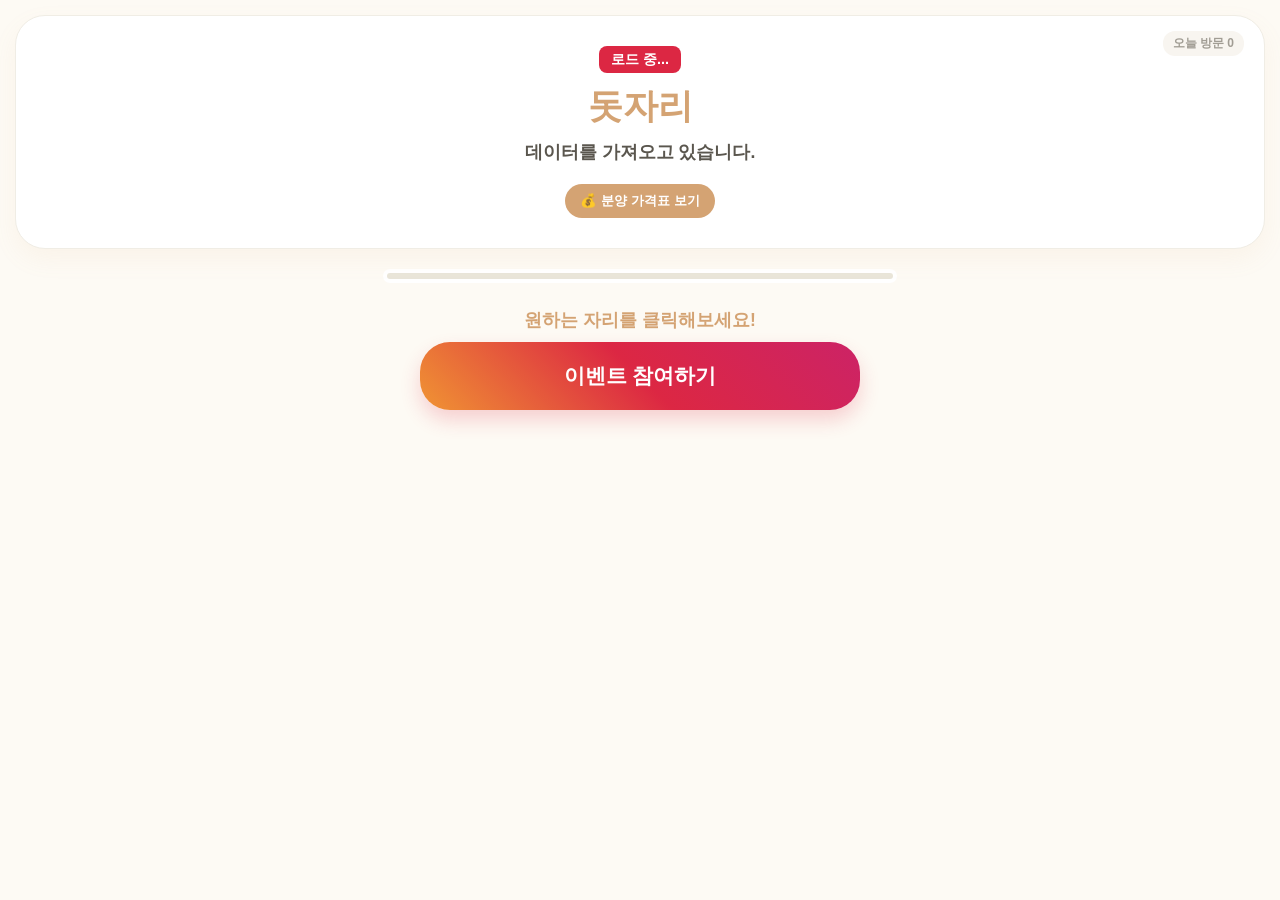
==== index.html @ 5f0529ce "Update index.html" ====
<!DOCTYPE html>
<html lang="ko">
<head>
    <meta charset="UTF-8">
    <meta name="viewport" content="width=device-width, initial-scale=1.0">
    <title>돗자리 (DOT-ZARI)</title>
    <script src="https://www.gstatic.com/firebasejs/9.22.1/firebase-app-compat.js"></script>
    <script src="https://www.gstatic.com/firebasejs/9.22.1/firebase-database-compat.js"></script>
    <style>
        body { font-family: 'Apple SD Gothic Neo', sans-serif; text-align: center; background-color: #fdfaf4; margin: 0; padding: 15px; }
        .header-box { background: #ffffff; padding: 30px 20px; border-radius: 30px; margin-bottom: 20px; border: 1.5px solid #f0ede5; box-shadow: 0 10px 25px rgba(212,163,115,0.08); position: relative; }
        /* 우측 상단 방문자 UI */
        .visitor-count { position: absolute; top: 15px; right: 20px; font-size: 0.75rem; color: #a19d94; font-weight: bold; background: #f8f5f0; padding: 4px 10px; border-radius: 12px; }
        .event-badge { display: inline-block; background: #dc2743; color: #fff; padding: 4px 12px; border-radius: 8px; font-weight: 800; font-size: 0.9rem; margin-bottom: 10px; animation: blink 1s infinite; }
        @keyframes blink { 50% { opacity: 0.6; } }
        h1 { font-size: 2.2rem; margin: 0; color: #d4a373; font-weight: 900; }
        .sub-title { font-size: 1.1rem; color: #5a564e; margin: 10px 0; font-weight: 800; }
        .price-btn { background: #d4a373; color: white; border: none; padding: 8px 15px; border-radius: 20px; font-weight: bold; cursor: pointer; margin-top: 10px; }
        #price-display { display: none; margin-top: 15px; padding: 15px; background: #fff9f0; border-radius: 15px; border: 1px dashed #d4a373; }
        #grid-container { display: grid; grid-template-columns: repeat(10, 1fr); gap: 2px; background-color: #e9e5d9; border: 4px solid #fff; border-radius: 15px; width: 100%; max-width: 500px; margin: 0 auto; padding: 3px; }
        .cell { background-color: #fff; aspect-ratio: 1 / 1; border-radius: 2px; cursor: pointer; transition: 0.2s; position: relative; }
        .cell.selected { background-color: #FFEB3B !important; border: 1.5px solid #FBC02D; }
        .cell.occupied { background-size: cover; background-position: center; }
        .selection-info { margin-top: 25px; font-size: 1.1rem; font-weight: 800; color: #d4a373; min-height: 1.5rem; }
        .dm-btn { display: block; width: 90%; max-width: 400px; margin: 10px auto 30px auto; padding: 20px; font-size: 1.3rem; font-weight: 900; background: linear-gradient(45deg, #f09433, #dc2743, #cc2366); color: white; border-radius: 30px; text-decoration: none; box-shadow: 0 10px 20px rgba(220,39,67,0.2); transition: 0.3s; }
        
        #modal { display: none; position: fixed; top: 0; left: 0; width: 100%; height: 100%; background: rgba(0,0,0,0.9); z-index: 1000; justify-content: center; align-items: center; }
        .modal-content { position: relative; width: 90%; max-width: 500px; }
        #modal-img { width: 100%; border-radius: 15px; cursor: pointer; border: 2px solid rgba(255,255,255,0.2); }
        .timer-tag { position: absolute; top: 15px; right: 15px; background: rgba(0,0,0,0.7); color: #FFEB3B; padding: 5px 12px; border-radius: 20px; font-size: 0.75rem; font-weight: bold; backdrop-filter: blur(5px); }
        /* 광고 클릭 수 UI */
        .click-tag { position: absolute; top: 15px; left: 15px; background: rgba(255,255,255,0.9); color: #333; padding: 5px 12px; border-radius: 20px; font-size: 0.7rem; font-weight: bold; }
        .go-hint { color: white; margin-top: 15px; font-size: 0.9rem; opacity: 0.8; }
    </style>
</head>
<body>
    <div class="header-box">
        <div class="visitor-count">오늘 방문 <span id="total-visits">0</span></div>
        <div id="view-badge" class="event-badge">로드 중...</div>
        <h1 id="view-title">돗자리</h1>
        <div id="view-sub" class="sub-title">데이터를 가져오고 있습니다.</div>
        <button class="price-btn" onclick="togglePrice()">💰 분양 가격표 보기</button>
        <div id="price-display">
            <p>📍 1일: <span id="p1">...</span></p>
            <p>📍 7일: <span id="p2">...</span></p>
            <p>📍 30일: <span id="p3">...</span></p>
        </div>
    </div>
    <div id="grid-container"></div>
    <div id="selection-text" class="selection-info">원하는 자리를 클릭해보세요!</div>
    <a href="#" id="event-link" target="_blank" class="dm-btn">이벤트 참여하기</a>

    <div id="modal" onclick="closeModal()">
        <div class="modal-content" onclick="event.stopPropagation()">
            <div id="click-count" class="click-tag">👀 오늘 0회 노출</div>
            <div id="timer" class="timer-tag"></div>
            <img id="modal-img" src="" onclick="goToLink()">
            <div class="go-hint">👆 이미지를 누르면 링크로 이동합니다</div>
        </div>
    </div>

    <script>
        const firebaseConfig = {
            apiKey: "AIzaSyA8smXxxCJWa1OrrBxnJG2oN4R2T5NKStY",
            authDomain: "dotzari.firebaseapp.com",
            databaseURL: "https://dotzari-default-rtdb.firebaseio.com",
            projectId: "dotzari",
            storageBucket: "dotzari.firebasestorage.app",
            messagingSenderId: "999257002195",
            appId: "1:999257002195:web:184f3716dd05a862600426"
        };
        firebase.initializeApp(firebaseConfig);
        const db = firebase.database();
        let timerInterval;
        let currentAdId = null;
        let currentLink = "";

        // 방문자 카운팅 (오늘 날짜 기준)
        const today = new Date().toISOString().slice(0, 10);
        db.ref('stats/visits/' + today).transaction(current => (current || 0) + 1);
        db.ref('stats/visits/' + today).on('value', s => {
            document.getElementById('total-visits').innerText = s.val() || 0;
        });

        function togglePrice() {
            const d = document.getElementById('price-display');
            d.style.display = d.style.display === 'block' ? 'none' : 'block';
        }
        function closeModal() {
            document.getElementById('modal').style.display = 'none';
            clearInterval(timerInterval);
        }
        function goToLink() {
            if(currentLink && currentLink !== "#") window.open(currentLink, '_blank');
        }

        db.ref('/').on('value', (snapshot) => {
            const data = snapshot.val() || {};
            const textData = data.text || {};
            const adData = data.ads || {};

            document.getElementById('view-badge').innerText = textData.badge || "OPEN";
            document.getElementById('view-title').innerText = textData.title || "돗자리";
            document.getElementById('view-sub').innerText = textData.sub || "";
            document.getElementById('p1').innerText = textData.p1 || "";
            document.getElementById('p2').innerText = textData.p2 || "";
            document.getElementById('p3').innerText = textData.p3 || "";
            document.getElementById('event-link').innerText = textData.btnText || "이벤트 참여하기";
            document.getElementById('event-link').href = textData.btnLink || "#";

            const grid = document.getElementById('grid-container');
            grid.innerHTML = '';
            for (let i = 1; i <= 150; i++) {
                const cell = document.createElement('div');
                cell.className = 'cell';
                const ad = adData[i];
                const isOccupied = ad && ad.expiry > Date.now();
                if (isOccupied) {
                    cell.style.backgroundImage = `url('${ad.url}')`;
                    cell.classList.add('occupied');
                }
                cell.onclick = (e) => {
                    if (isOccupied) {
                        e.stopPropagation();
                        currentAdId = i;
                        currentLink = ad.link || "";
                        document.getElementById('modal-img').src = ad.url;
                        document.getElementById('modal').style.display = 'flex';
                        
                        // 광고 클릭/조회수 카운팅 (오늘 날짜 기준)
                        db.ref('stats/ads/' + today + '/' + i).transaction(c => (c || 0) + 1);
                        db.ref('stats/ads/' + today + '/' + i).on('value', s => {
                            document.getElementById('click-count').innerText = `👀 오늘 ${s.val() || 0}회 노출`;
                        });

                        clearInterval(timerInterval);
                        timerInterval = setInterval(() => {
                            const rem = ad.expiry - Date.now();
                            if (rem <= 0) { document.getElementById('timer').innerText = "종료"; return; }
                            const d = Math.floor(rem / 86400000);
                            const h = Math.floor((rem % 86400000) / 3600000);
                            const m = Math.floor((rem % 3600000) / 60000);
                            document.getElementById('timer').innerText = `${d}일 ${h}:${m} 남음`;
                        }, 1000);
                    } else {
                        document.querySelectorAll('.cell').forEach(c => c.classList.remove('selected'));
                        cell.classList.add('selected');
                        document.getElementById('selection-text').innerText = `선택하신 자리는 ${i}번입니다!`;
                    }
                };
                grid.appendChild(cell);
            }
        });
    </script>
</body>
</html>
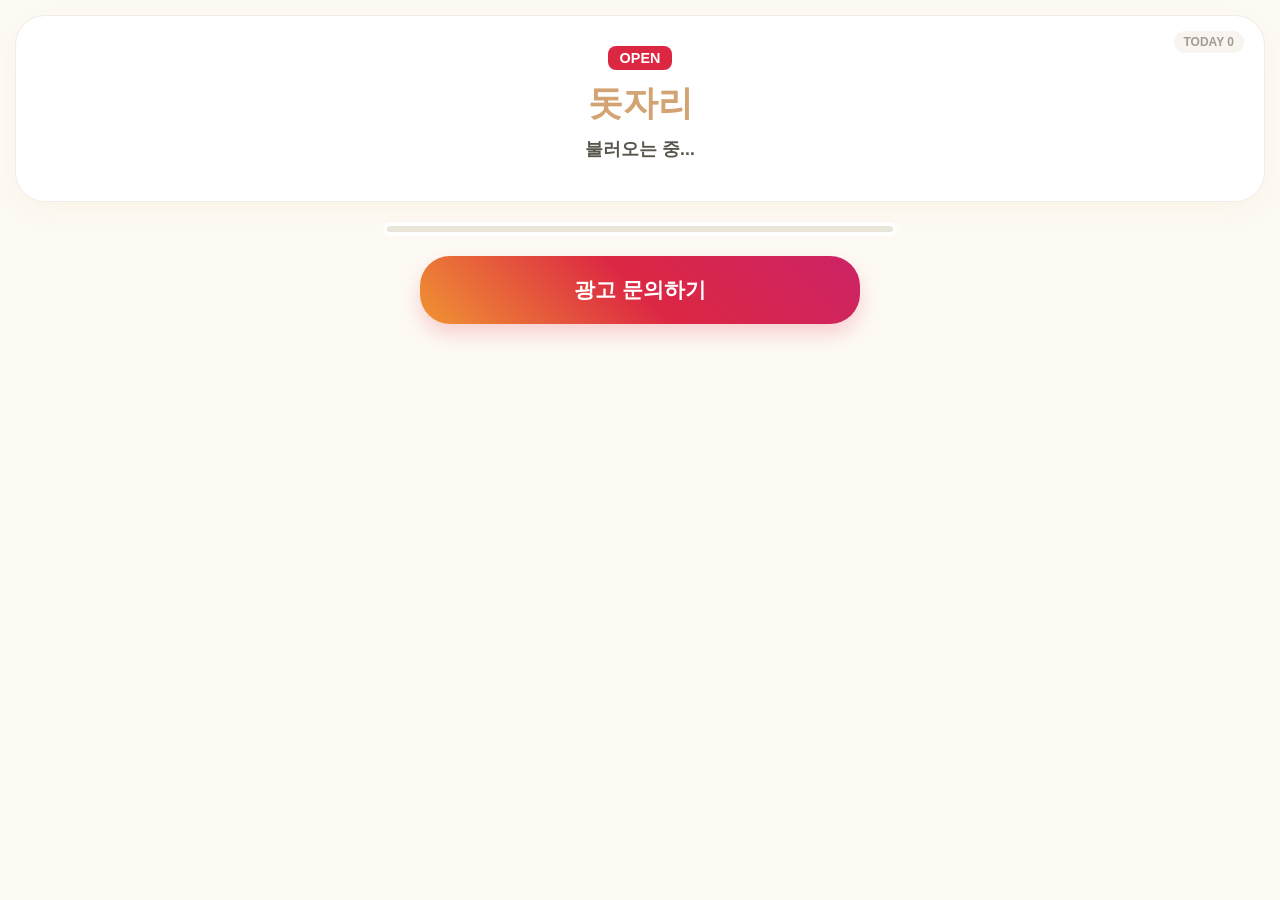
==== commit 09898c11: "Update index.html" ====
--- a/index.html
+++ b/index.html
@@ -9,53 +9,44 @@
     <style>
         body { font-family: 'Apple SD Gothic Neo', sans-serif; text-align: center; background-color: #fdfaf4; margin: 0; padding: 15px; }
         .header-box { background: #ffffff; padding: 30px 20px; border-radius: 30px; margin-bottom: 20px; border: 1.5px solid #f0ede5; box-shadow: 0 10px 25px rgba(212,163,115,0.08); position: relative; }
-        /* 우측 상단 방문자 UI */
         .visitor-count { position: absolute; top: 15px; right: 20px; font-size: 0.75rem; color: #a19d94; font-weight: bold; background: #f8f5f0; padding: 4px 10px; border-radius: 12px; }
         .event-badge { display: inline-block; background: #dc2743; color: #fff; padding: 4px 12px; border-radius: 8px; font-weight: 800; font-size: 0.9rem; margin-bottom: 10px; animation: blink 1s infinite; }
         @keyframes blink { 50% { opacity: 0.6; } }
         h1 { font-size: 2.2rem; margin: 0; color: #d4a373; font-weight: 900; }
         .sub-title { font-size: 1.1rem; color: #5a564e; margin: 10px 0; font-weight: 800; }
-        .price-btn { background: #d4a373; color: white; border: none; padding: 8px 15px; border-radius: 20px; font-weight: bold; cursor: pointer; margin-top: 10px; }
-        #price-display { display: none; margin-top: 15px; padding: 15px; background: #fff9f0; border-radius: 15px; border: 1px dashed #d4a373; }
         #grid-container { display: grid; grid-template-columns: repeat(10, 1fr); gap: 2px; background-color: #e9e5d9; border: 4px solid #fff; border-radius: 15px; width: 100%; max-width: 500px; margin: 0 auto; padding: 3px; }
         .cell { background-color: #fff; aspect-ratio: 1 / 1; border-radius: 2px; cursor: pointer; transition: 0.2s; position: relative; }
-        .cell.selected { background-color: #FFEB3B !important; border: 1.5px solid #FBC02D; }
         .cell.occupied { background-size: cover; background-position: center; }
-        .selection-info { margin-top: 25px; font-size: 1.1rem; font-weight: 800; color: #d4a373; min-height: 1.5rem; }
-        .dm-btn { display: block; width: 90%; max-width: 400px; margin: 10px auto 30px auto; padding: 20px; font-size: 1.3rem; font-weight: 900; background: linear-gradient(45deg, #f09433, #dc2743, #cc2366); color: white; border-radius: 30px; text-decoration: none; box-shadow: 0 10px 20px rgba(220,39,67,0.2); transition: 0.3s; }
+        .dm-btn { display: block; width: 90%; max-width: 400px; margin: 20px auto; padding: 20px; font-size: 1.3rem; font-weight: 900; background: linear-gradient(45deg, #f09433, #dc2743, #cc2366); color: white; border-radius: 30px; text-decoration: none; box-shadow: 0 10px 20px rgba(220,39,67,0.2); }
         
-        #modal { display: none; position: fixed; top: 0; left: 0; width: 100%; height: 100%; background: rgba(0,0,0,0.9); z-index: 1000; justify-content: center; align-items: center; }
-        .modal-content { position: relative; width: 90%; max-width: 500px; }
-        #modal-img { width: 100%; border-radius: 15px; cursor: pointer; border: 2px solid rgba(255,255,255,0.2); }
-        .timer-tag { position: absolute; top: 15px; right: 15px; background: rgba(0,0,0,0.7); color: #FFEB3B; padding: 5px 12px; border-radius: 20px; font-size: 0.75rem; font-weight: bold; backdrop-filter: blur(5px); }
-        /* 광고 클릭 수 UI */
-        .click-tag { position: absolute; top: 15px; left: 15px; background: rgba(255,255,255,0.9); color: #333; padding: 5px 12px; border-radius: 20px; font-size: 0.7rem; font-weight: bold; }
-        .go-hint { color: white; margin-top: 15px; font-size: 0.9rem; opacity: 0.8; }
+        /* 모달 스타일 수정: 정보창을 이미지 위로 배치 */
+        #modal { display: none; position: fixed; top: 0; left: 0; width: 100%; height: 100%; background: rgba(0,0,0,0.95); z-index: 1000; justify-content: center; align-items: center; }
+        .modal-content { width: 90%; max-width: 500px; text-align: left; }
+        .modal-info-bar { display: flex; justify-content: space-between; align-items: center; margin-bottom: 10px; padding: 0 5px; }
+        .modal-tag { background: rgba(255,255,255,0.15); color: #fff; padding: 5px 12px; border-radius: 10px; font-size: 0.75rem; font-weight: bold; }
+        #timer { color: #FFEB3B; border: 1px solid rgba(255,235,59,0.3); }
+        #modal-img { width: 100%; border-radius: 20px; cursor: pointer; box-shadow: 0 20px 40px rgba(0,0,0,0.5); }
+        .go-hint { color: #fff; text-align: center; margin-top: 15px; font-size: 0.85rem; opacity: 0.6; }
     </style>
 </head>
 <body>
     <div class="header-box">
-        <div class="visitor-count">오늘 방문 <span id="total-visits">0</span></div>
-        <div id="view-badge" class="event-badge">로드 중...</div>
+        <div class="visitor-count">TODAY <span id="total-visits">0</span></div>
+        <div id="view-badge" class="event-badge">OPEN</div>
         <h1 id="view-title">돗자리</h1>
-        <div id="view-sub" class="sub-title">데이터를 가져오고 있습니다.</div>
-        <button class="price-btn" onclick="togglePrice()">💰 분양 가격표 보기</button>
-        <div id="price-display">
-            <p>📍 1일: <span id="p1">...</span></p>
-            <p>📍 7일: <span id="p2">...</span></p>
-            <p>📍 30일: <span id="p3">...</span></p>
-        </div>
+        <div id="view-sub" class="sub-title">불러오는 중...</div>
     </div>
     <div id="grid-container"></div>
-    <div id="selection-text" class="selection-info">원하는 자리를 클릭해보세요!</div>
-    <a href="#" id="event-link" target="_blank" class="dm-btn">이벤트 참여하기</a>
+    <a href="#" id="event-link" target="_blank" class="dm-btn">광고 문의하기</a>
 
     <div id="modal" onclick="closeModal()">
         <div class="modal-content" onclick="event.stopPropagation()">
-            <div id="click-count" class="click-tag">👀 오늘 0회 노출</div>
-            <div id="timer" class="timer-tag"></div>
+            <div class="modal-info-bar">
+                <div id="click-count" class="modal-tag">👀 조회 0</div>
+                <div id="timer" class="modal-tag">남은 시간 계산 중...</div>
+            </div>
             <img id="modal-img" src="" onclick="goToLink()">
-            <div class="go-hint">👆 이미지를 누르면 링크로 이동합니다</div>
+            <div class="go-hint">이미지를 터치하면 광고주 페이지로 이동합니다</div>
         </div>
     </div>
 
@@ -72,40 +63,24 @@
         firebase.initializeApp(firebaseConfig);
         const db = firebase.database();
         let timerInterval;
-        let currentAdId = null;
         let currentLink = "";
+        const today = new Date().toISOString().slice(0, 10);
 
-        // 방문자 카운팅 (오늘 날짜 기준)
-        const today = new Date().toISOString().slice(0, 10);
-        db.ref('stats/visits/' + today).transaction(current => (current || 0) + 1);
-        db.ref('stats/visits/' + today).on('value', s => {
-            document.getElementById('total-visits').innerText = s.val() || 0;
-        });
+        db.ref('stats/visits/' + today).transaction(c => (c || 0) + 1);
+        db.ref('stats/visits/' + today).on('value', s => { document.getElementById('total-visits').innerText = s.val() || 0; });
 
-        function togglePrice() {
-            const d = document.getElementById('price-display');
-            d.style.display = d.style.display === 'block' ? 'none' : 'block';
-        }
-        function closeModal() {
-            document.getElementById('modal').style.display = 'none';
-            clearInterval(timerInterval);
-        }
-        function goToLink() {
-            if(currentLink && currentLink !== "#") window.open(currentLink, '_blank');
-        }
+        function closeModal() { document.getElementById('modal').style.display = 'none'; clearInterval(timerInterval); }
+        function goToLink() { if(currentLink && currentLink !== "#") window.open(currentLink, '_blank'); }
 
         db.ref('/').on('value', (snapshot) => {
             const data = snapshot.val() || {};
+            const adData = data.ads || {};
             const textData = data.text || {};
-            const adData = data.ads || {};
-
+            
             document.getElementById('view-badge').innerText = textData.badge || "OPEN";
             document.getElementById('view-title').innerText = textData.title || "돗자리";
-            document.getElementById('view-sub').innerText = textData.sub || "";
-            document.getElementById('p1').innerText = textData.p1 || "";
-            document.getElementById('p2').innerText = textData.p2 || "";
-            document.getElementById('p3').innerText = textData.p3 || "";
-            document.getElementById('event-link').innerText = textData.btnText || "이벤트 참여하기";
+            document.getElementById('view-sub').innerText = textData.sub || "빈자리를 선점하세요!";
+            document.getElementById('event-link').innerText = textData.btnText || "광고 문의하기";
             document.getElementById('event-link').href = textData.btnLink || "#";
 
             const grid = document.getElementById('grid-container');
@@ -118,36 +93,28 @@
                 if (isOccupied) {
                     cell.style.backgroundImage = `url('${ad.url}')`;
                     cell.classList.add('occupied');
-                }
-                cell.onclick = (e) => {
-                    if (isOccupied) {
+                    cell.onclick = (e) => {
                         e.stopPropagation();
-                        currentAdId = i;
                         currentLink = ad.link || "";
                         document.getElementById('modal-img').src = ad.url;
                         document.getElementById('modal').style.display = 'flex';
                         
-                        // 광고 클릭/조회수 카운팅 (오늘 날짜 기준)
                         db.ref('stats/ads/' + today + '/' + i).transaction(c => (c || 0) + 1);
                         db.ref('stats/ads/' + today + '/' + i).on('value', s => {
-                            document.getElementById('click-count').innerText = `👀 오늘 ${s.val() || 0}회 노출`;
+                            document.getElementById('click-count').innerText = `👀 조회 ${s.val() || 0}`;
                         });
 
                         clearInterval(timerInterval);
                         timerInterval = setInterval(() => {
                             const rem = ad.expiry - Date.now();
-                            if (rem <= 0) { document.getElementById('timer').innerText = "종료"; return; }
+                            if (rem <= 0) { document.getElementById('timer').innerText = "종호"; return; }
                             const d = Math.floor(rem / 86400000);
-                            const h = Math.floor((rem % 86400000) / 3600000);
-                            const m = Math.floor((rem % 3600000) / 60000);
-                            document.getElementById('timer').innerText = `${d}일 ${h}:${m} 남음`;
+                            const h = String(Math.floor((rem % 86400000) / 3600000)).padStart(2, '0');
+                            const m = String(Math.floor((rem % 3600000) / 60000)).padStart(2, '0');
+                            document.getElementById('timer').innerText = `⏳ ${d}일 ${h}:${m} 남음`;
                         }, 1000);
-                    } else {
-                        document.querySelectorAll('.cell').forEach(c => c.classList.remove('selected'));
-                        cell.classList.add('selected');
-                        document.getElementById('selection-text').innerText = `선택하신 자리는 ${i}번입니다!`;
-                    }
-                };
+                    };
+                }
                 grid.appendChild(cell);
             }
         });
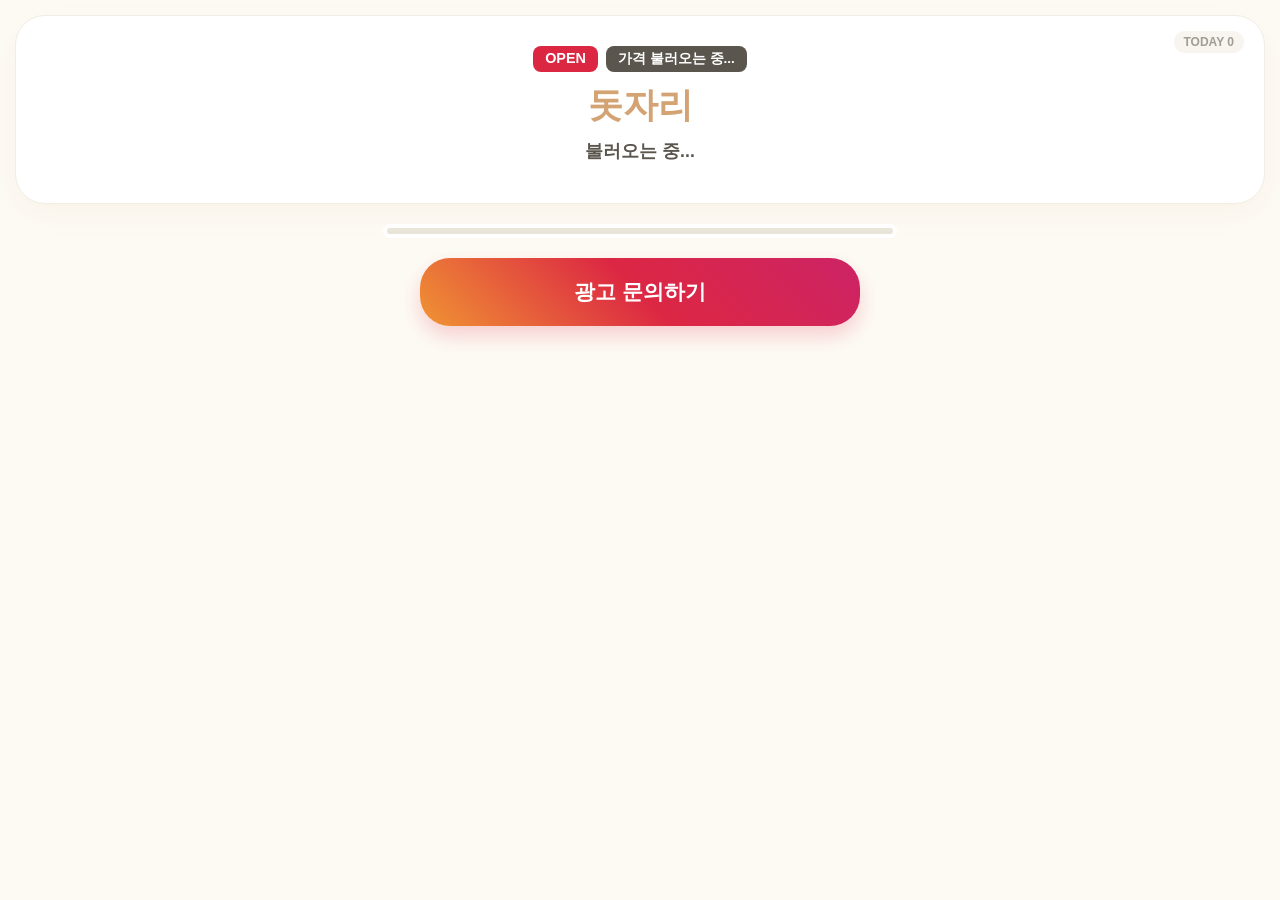
==== commit dcb1fefe: "Update index.html" ====
--- a/index.html
+++ b/index.html
@@ -10,43 +10,54 @@
         body { font-family: 'Apple SD Gothic Neo', sans-serif; text-align: center; background-color: #fdfaf4; margin: 0; padding: 15px; }
         .header-box { background: #ffffff; padding: 30px 20px; border-radius: 30px; margin-bottom: 20px; border: 1.5px solid #f0ede5; box-shadow: 0 10px 25px rgba(212,163,115,0.08); position: relative; }
         .visitor-count { position: absolute; top: 15px; right: 20px; font-size: 0.75rem; color: #a19d94; font-weight: bold; background: #f8f5f0; padding: 4px 10px; border-radius: 12px; }
-        .event-badge { display: inline-block; background: #dc2743; color: #fff; padding: 4px 12px; border-radius: 8px; font-weight: 800; font-size: 0.9rem; margin-bottom: 10px; animation: blink 1s infinite; }
+        
+        /* 배지와 가격표 정렬 */
+        .badge-container { display: flex; justify-content: center; gap: 8px; margin-bottom: 10px; flex-wrap: wrap; }
+        .event-badge { background: #dc2743; color: #fff; padding: 4px 12px; border-radius: 8px; font-weight: 800; font-size: 0.9rem; animation: blink 1s infinite; }
+        .price-tag { background: #5a564e; color: #fff; padding: 4px 12px; border-radius: 8px; font-weight: 700; font-size: 0.85rem; }
         @keyframes blink { 50% { opacity: 0.6; } }
+
         h1 { font-size: 2.2rem; margin: 0; color: #d4a373; font-weight: 900; }
         .sub-title { font-size: 1.1rem; color: #5a564e; margin: 10px 0; font-weight: 800; }
         #grid-container { display: grid; grid-template-columns: repeat(10, 1fr); gap: 2px; background-color: #e9e5d9; border: 4px solid #fff; border-radius: 15px; width: 100%; max-width: 500px; margin: 0 auto; padding: 3px; }
         .cell { background-color: #fff; aspect-ratio: 1 / 1; border-radius: 2px; cursor: pointer; transition: 0.2s; position: relative; }
         .cell.occupied { background-size: cover; background-position: center; }
+        
         .dm-btn { display: block; width: 90%; max-width: 400px; margin: 20px auto; padding: 20px; font-size: 1.3rem; font-weight: 900; background: linear-gradient(45deg, #f09433, #dc2743, #cc2366); color: white; border-radius: 30px; text-decoration: none; box-shadow: 0 10px 20px rgba(220,39,67,0.2); }
         
-        /* 모달 스타일 수정: 정보창을 이미지 위로 배치 */
         #modal { display: none; position: fixed; top: 0; left: 0; width: 100%; height: 100%; background: rgba(0,0,0,0.95); z-index: 1000; justify-content: center; align-items: center; }
         .modal-content { width: 90%; max-width: 500px; text-align: left; }
-        .modal-info-bar { display: flex; justify-content: space-between; align-items: center; margin-bottom: 10px; padding: 0 5px; }
-        .modal-tag { background: rgba(255,255,255,0.15); color: #fff; padding: 5px 12px; border-radius: 10px; font-size: 0.75rem; font-weight: bold; }
-        #timer { color: #FFEB3B; border: 1px solid rgba(255,235,59,0.3); }
-        #modal-img { width: 100%; border-radius: 20px; cursor: pointer; box-shadow: 0 20px 40px rgba(0,0,0,0.5); }
-        .go-hint { color: #fff; text-align: center; margin-top: 15px; font-size: 0.85rem; opacity: 0.6; }
+        .modal-info-bar { display: flex; justify-content: space-between; align-items: center; margin-bottom: 12px; gap: 8px; }
+        .modal-tag { background: rgba(255,255,255,0.15); color: #fff; padding: 6px 10px; border-radius: 10px; font-size: 0.7rem; font-weight: bold; white-space: nowrap; flex: 1; text-align: center; }
+        #timer { color: #FFEB3B; border: 1px solid rgba(255,235,59,0.3); flex: 1.5; }
+        #spot-num { background: #d4a373; color: white; }
+        #modal-img { width: 100%; border-radius: 20px; box-shadow: 0 20px 40px rgba(0,0,0,0.5); }
+        .safety-notice { color: #fff; text-align: center; margin-top: 15px; font-size: 0.75rem; opacity: 0.4; line-height: 1.4; }
     </style>
 </head>
 <body>
     <div class="header-box">
         <div class="visitor-count">TODAY <span id="total-visits">0</span></div>
-        <div id="view-badge" class="event-badge">OPEN</div>
+        <div class="badge-container">
+            <div id="view-badge" class="event-badge">OPEN</div>
+            <div id="price-display" class="price-tag">가격 불러오는 중...</div>
+        </div>
         <h1 id="view-title">돗자리</h1>
         <div id="view-sub" class="sub-title">불러오는 중...</div>
     </div>
     <div id="grid-container"></div>
     <a href="#" id="event-link" target="_blank" class="dm-btn">광고 문의하기</a>
 
+    <!-- 모달 부분은 동일 (안전 버전) -->
     <div id="modal" onclick="closeModal()">
         <div class="modal-content" onclick="event.stopPropagation()">
             <div class="modal-info-bar">
                 <div id="click-count" class="modal-tag">👀 조회 0</div>
-                <div id="timer" class="modal-tag">남은 시간 계산 중...</div>
+                <div id="spot-num" class="modal-tag">📍 0번 자리</div>
+                <div id="timer" class="modal-tag">⏳ 계산 중...</div>
             </div>
-            <img id="modal-img" src="" onclick="goToLink()">
-            <div class="go-hint">이미지를 터치하면 광고주 페이지로 이동합니다</div>
+            <img id="modal-img" src="">
+            <div class="safety-notice">이미지 노출 전용 광고입니다.</div>
         </div>
     </div>
 
@@ -63,14 +74,12 @@
         firebase.initializeApp(firebaseConfig);
         const db = firebase.database();
         let timerInterval;
-        let currentLink = "";
         const today = new Date().toISOString().slice(0, 10);
 
         db.ref('stats/visits/' + today).transaction(c => (c || 0) + 1);
         db.ref('stats/visits/' + today).on('value', s => { document.getElementById('total-visits').innerText = s.val() || 0; });
 
         function closeModal() { document.getElementById('modal').style.display = 'none'; clearInterval(timerInterval); }
-        function goToLink() { if(currentLink && currentLink !== "#") window.open(currentLink, '_blank'); }
 
         db.ref('/').on('value', (snapshot) => {
             const data = snapshot.val() || {};
@@ -82,6 +91,12 @@
             document.getElementById('view-sub').innerText = textData.sub || "빈자리를 선점하세요!";
             document.getElementById('event-link').innerText = textData.btnText || "광고 문의하기";
             document.getElementById('event-link').href = textData.btnLink || "#";
+            
+            // 가격표 표시 업데이트
+            const p1 = textData.p1 || "0";
+            const p2 = textData.p2 || "0";
+            const p3 = textData.p3 || "0";
+            document.getElementById('price-display').innerText = `1일 ${p1} / 7일 ${p2} / 30일 ${p3}`;
 
             const grid = document.getElementById('grid-container');
             grid.innerHTML = '';
@@ -89,25 +104,22 @@
                 const cell = document.createElement('div');
                 cell.className = 'cell';
                 const ad = adData[i];
-                const isOccupied = ad && ad.expiry > Date.now();
-                if (isOccupied) {
+                if (ad && ad.expiry > Date.now()) {
                     cell.style.backgroundImage = `url('${ad.url}')`;
                     cell.classList.add('occupied');
                     cell.onclick = (e) => {
                         e.stopPropagation();
-                        currentLink = ad.link || "";
                         document.getElementById('modal-img').src = ad.url;
+                        document.getElementById('spot-num').innerText = `📍 ${i}번 자리`;
                         document.getElementById('modal').style.display = 'flex';
-                        
                         db.ref('stats/ads/' + today + '/' + i).transaction(c => (c || 0) + 1);
                         db.ref('stats/ads/' + today + '/' + i).on('value', s => {
                             document.getElementById('click-count').innerText = `👀 조회 ${s.val() || 0}`;
                         });
-
                         clearInterval(timerInterval);
                         timerInterval = setInterval(() => {
                             const rem = ad.expiry - Date.now();
-                            if (rem <= 0) { document.getElementById('timer').innerText = "종호"; return; }
+                            if (rem <= 0) { document.getElementById('timer').innerText = "분양 종료"; return; }
                             const d = Math.floor(rem / 86400000);
                             const h = String(Math.floor((rem % 86400000) / 3600000)).padStart(2, '0');
                             const m = String(Math.floor((rem % 3600000) / 60000)).padStart(2, '0');
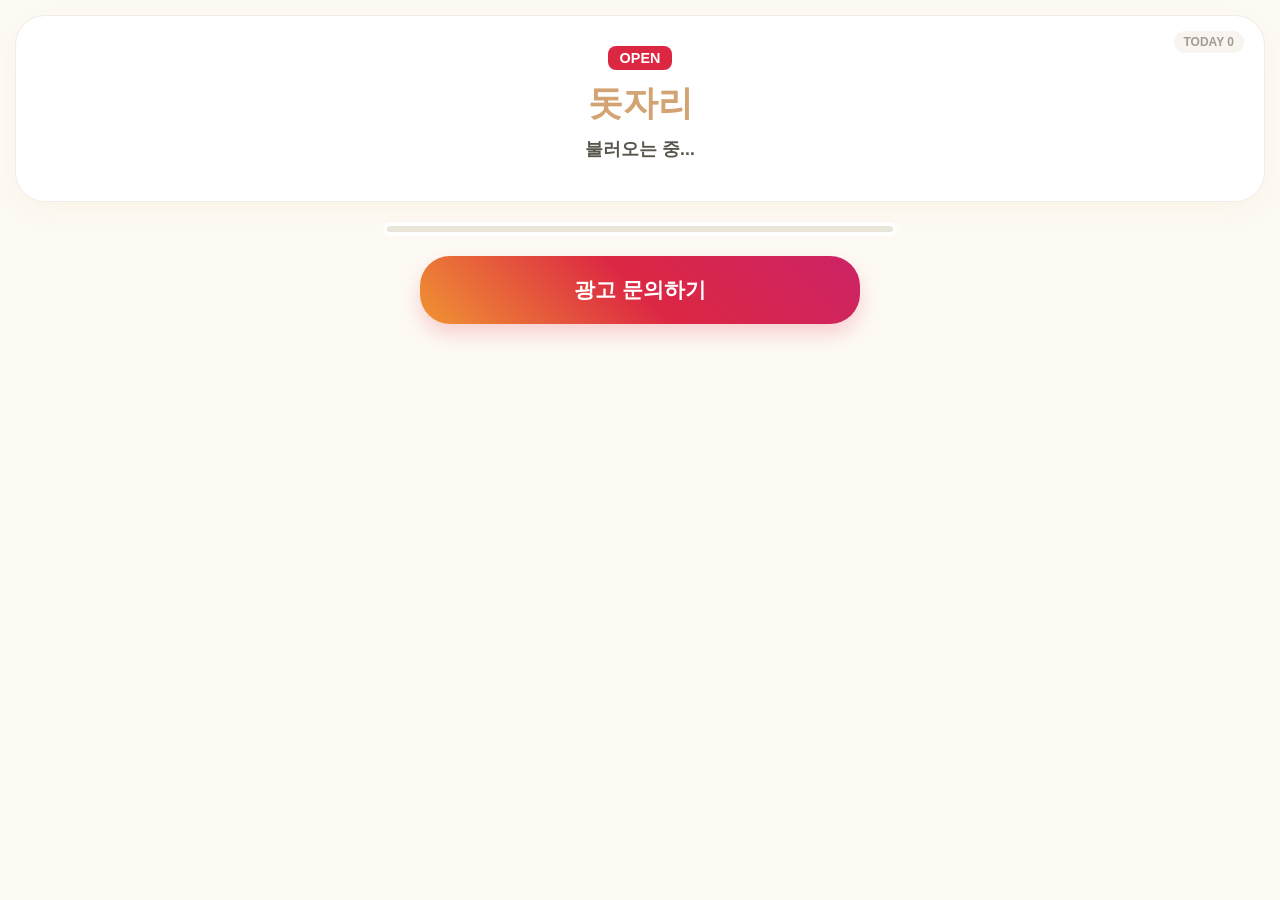
==== commit 273fea91: "Update index.html" ====
--- a/index.html
+++ b/index.html
@@ -10,21 +10,18 @@
         body { font-family: 'Apple SD Gothic Neo', sans-serif; text-align: center; background-color: #fdfaf4; margin: 0; padding: 15px; }
         .header-box { background: #ffffff; padding: 30px 20px; border-radius: 30px; margin-bottom: 20px; border: 1.5px solid #f0ede5; box-shadow: 0 10px 25px rgba(212,163,115,0.08); position: relative; }
         .visitor-count { position: absolute; top: 15px; right: 20px; font-size: 0.75rem; color: #a19d94; font-weight: bold; background: #f8f5f0; padding: 4px 10px; border-radius: 12px; }
-        
-        /* 배지와 가격표 정렬 */
-        .badge-container { display: flex; justify-content: center; gap: 8px; margin-bottom: 10px; flex-wrap: wrap; }
-        .event-badge { background: #dc2743; color: #fff; padding: 4px 12px; border-radius: 8px; font-weight: 800; font-size: 0.9rem; animation: blink 1s infinite; }
-        .price-tag { background: #5a564e; color: #fff; padding: 4px 12px; border-radius: 8px; font-weight: 700; font-size: 0.85rem; }
+        .event-badge { display: inline-block; background: #dc2743; color: #fff; padding: 4px 12px; border-radius: 8px; font-weight: 800; font-size: 0.9rem; margin-bottom: 10px; animation: blink 1s infinite; }
         @keyframes blink { 50% { opacity: 0.6; } }
-
         h1 { font-size: 2.2rem; margin: 0; color: #d4a373; font-weight: 900; }
         .sub-title { font-size: 1.1rem; color: #5a564e; margin: 10px 0; font-weight: 800; }
+        
         #grid-container { display: grid; grid-template-columns: repeat(10, 1fr); gap: 2px; background-color: #e9e5d9; border: 4px solid #fff; border-radius: 15px; width: 100%; max-width: 500px; margin: 0 auto; padding: 3px; }
         .cell { background-color: #fff; aspect-ratio: 1 / 1; border-radius: 2px; cursor: pointer; transition: 0.2s; position: relative; }
         .cell.occupied { background-size: cover; background-position: center; }
         
         .dm-btn { display: block; width: 90%; max-width: 400px; margin: 20px auto; padding: 20px; font-size: 1.3rem; font-weight: 900; background: linear-gradient(45deg, #f09433, #dc2743, #cc2366); color: white; border-radius: 30px; text-decoration: none; box-shadow: 0 10px 20px rgba(220,39,67,0.2); }
         
+        /* 모달 스타일 */
         #modal { display: none; position: fixed; top: 0; left: 0; width: 100%; height: 100%; background: rgba(0,0,0,0.95); z-index: 1000; justify-content: center; align-items: center; }
         .modal-content { width: 90%; max-width: 500px; text-align: left; }
         .modal-info-bar { display: flex; justify-content: space-between; align-items: center; margin-bottom: 12px; gap: 8px; }
@@ -32,23 +29,24 @@
         #timer { color: #FFEB3B; border: 1px solid rgba(255,235,59,0.3); flex: 1.5; }
         #spot-num { background: #d4a373; color: white; }
         #modal-img { width: 100%; border-radius: 20px; box-shadow: 0 20px 40px rgba(0,0,0,0.5); }
-        .safety-notice { color: #fff; text-align: center; margin-top: 15px; font-size: 0.75rem; opacity: 0.4; line-height: 1.4; }
+        
+        /* 모달 내 가격표 스타일 */
+        .modal-price-box { margin-top: 15px; background: rgba(255,255,255,0.08); padding: 12px; border-radius: 15px; border: 1px solid rgba(255,255,255,0.1); }
+        .price-item { display: flex; justify-content: space-between; color: #eee; font-size: 0.85rem; margin: 4px 0; }
+        .price-label { color: #aaa; }
+        .safety-notice { color: #fff; text-align: center; margin-top: 15px; font-size: 0.7rem; opacity: 0.3; }
     </style>
 </head>
 <body>
     <div class="header-box">
         <div class="visitor-count">TODAY <span id="total-visits">0</span></div>
-        <div class="badge-container">
-            <div id="view-badge" class="event-badge">OPEN</div>
-            <div id="price-display" class="price-tag">가격 불러오는 중...</div>
-        </div>
+        <div id="view-badge" class="event-badge">OPEN</div>
         <h1 id="view-title">돗자리</h1>
         <div id="view-sub" class="sub-title">불러오는 중...</div>
     </div>
     <div id="grid-container"></div>
     <a href="#" id="event-link" target="_blank" class="dm-btn">광고 문의하기</a>
 
-    <!-- 모달 부분은 동일 (안전 버전) -->
     <div id="modal" onclick="closeModal()">
         <div class="modal-content" onclick="event.stopPropagation()">
             <div class="modal-info-bar">
@@ -57,7 +55,15 @@
                 <div id="timer" class="modal-tag">⏳ 계산 중...</div>
             </div>
             <img id="modal-img" src="">
-            <div class="safety-notice">이미지 노출 전용 광고입니다.</div>
+            
+            <!-- 모달 내부 가격표 영역 -->
+            <div class="modal-price-box">
+                <div class="price-item"><span class="price-label">1일 분양가</span><span id="p1-val">0원</span></div>
+                <div class="price-item"><span class="price-label">7일 분양가</span><span id="p2-val">0원</span></div>
+                <div class="price-item"><span class="price-label">30일 분양가</span><span id="p3-val">0원</span></div>
+            </div>
+
+            <div class="safety-notice">이미지 노출 전용 광고이며 외부 링크를 포함하지 않습니다.</div>
         </div>
     </div>
 
@@ -92,11 +98,10 @@
             document.getElementById('event-link').innerText = textData.btnText || "광고 문의하기";
             document.getElementById('event-link').href = textData.btnLink || "#";
             
-            // 가격표 표시 업데이트
-            const p1 = textData.p1 || "0";
-            const p2 = textData.p2 || "0";
-            const p3 = textData.p3 || "0";
-            document.getElementById('price-display').innerText = `1일 ${p1} / 7일 ${p2} / 30일 ${p3}`;
+            // 가격 데이터 미리 넣어두기
+            document.getElementById('p1-val').innerText = textData.p1 || "문의";
+            document.getElementById('p2-val').innerText = textData.p2 || "문의";
+            document.getElementById('p3-val').innerText = textData.p3 || "문의";
 
             const grid = document.getElementById('grid-container');
             grid.innerHTML = '';
@@ -112,10 +117,12 @@
                         document.getElementById('modal-img').src = ad.url;
                         document.getElementById('spot-num').innerText = `📍 ${i}번 자리`;
                         document.getElementById('modal').style.display = 'flex';
+                        
                         db.ref('stats/ads/' + today + '/' + i).transaction(c => (c || 0) + 1);
                         db.ref('stats/ads/' + today + '/' + i).on('value', s => {
                             document.getElementById('click-count').innerText = `👀 조회 ${s.val() || 0}`;
                         });
+
                         clearInterval(timerInterval);
                         timerInterval = setInterval(() => {
                             const rem = ad.expiry - Date.now();
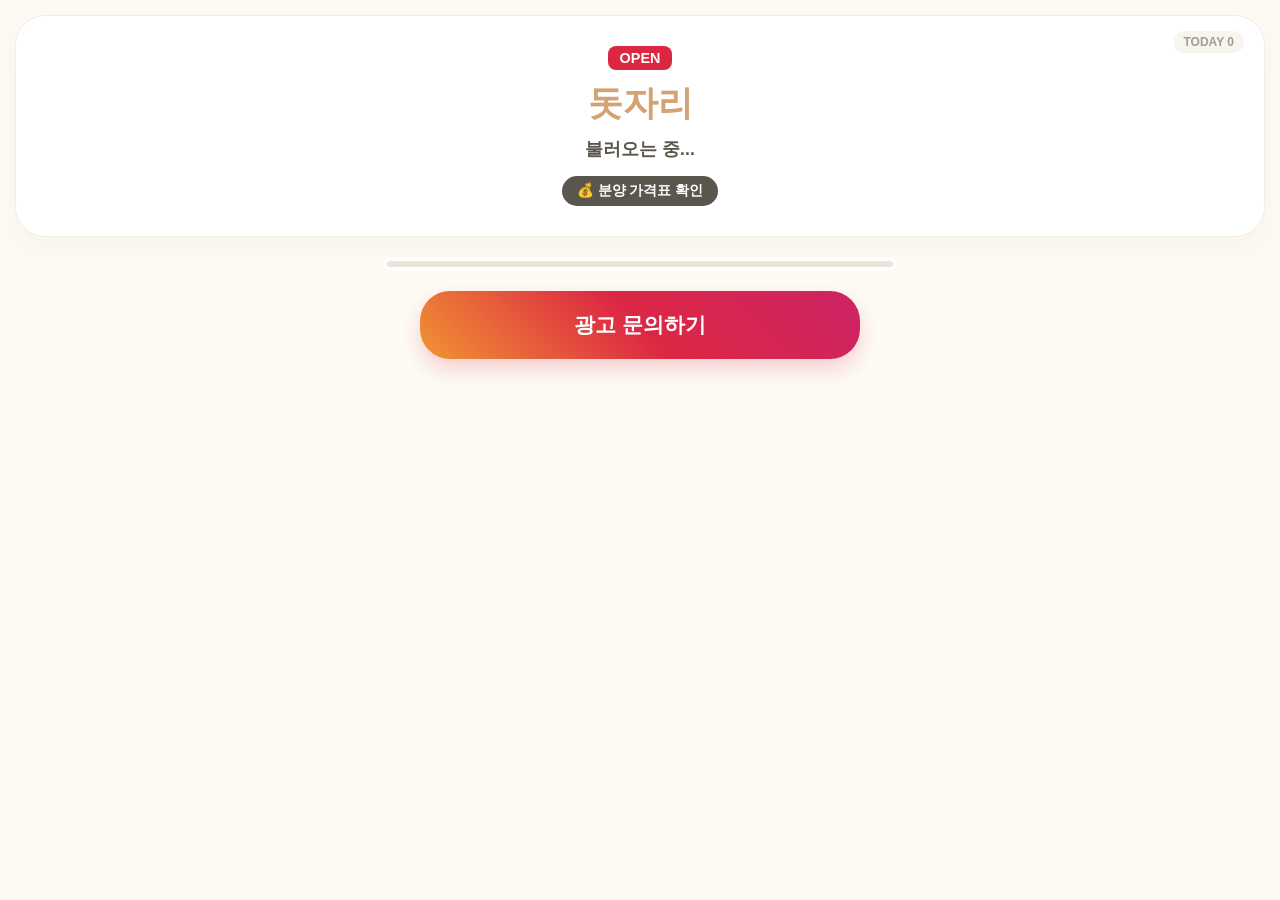
==== commit f07009aa: "Update index.html" ====
--- a/index.html
+++ b/index.html
@@ -14,6 +14,9 @@
         @keyframes blink { 50% { opacity: 0.6; } }
         h1 { font-size: 2.2rem; margin: 0; color: #d4a373; font-weight: 900; }
         .sub-title { font-size: 1.1rem; color: #5a564e; margin: 10px 0; font-weight: 800; }
+
+        /* 가격표 확인 버튼 */
+        .price-open-btn { display: inline-block; background: #5a564e; color: white; padding: 6px 15px; border-radius: 20px; font-size: 0.85rem; font-weight: bold; cursor: pointer; margin-top: 5px; border: none; }
         
         #grid-container { display: grid; grid-template-columns: repeat(10, 1fr); gap: 2px; background-color: #e9e5d9; border: 4px solid #fff; border-radius: 15px; width: 100%; max-width: 500px; margin: 0 auto; padding: 3px; }
         .cell { background-color: #fff; aspect-ratio: 1 / 1; border-radius: 2px; cursor: pointer; transition: 0.2s; position: relative; }
@@ -21,20 +24,20 @@
         
         .dm-btn { display: block; width: 90%; max-width: 400px; margin: 20px auto; padding: 20px; font-size: 1.3rem; font-weight: 900; background: linear-gradient(45deg, #f09433, #dc2743, #cc2366); color: white; border-radius: 30px; text-decoration: none; box-shadow: 0 10px 20px rgba(220,39,67,0.2); }
         
-        /* 모달 스타일 */
-        #modal { display: none; position: fixed; top: 0; left: 0; width: 100%; height: 100%; background: rgba(0,0,0,0.95); z-index: 1000; justify-content: center; align-items: center; }
-        .modal-content { width: 90%; max-width: 500px; text-align: left; }
-        .modal-info-bar { display: flex; justify-content: space-between; align-items: center; margin-bottom: 12px; gap: 8px; }
-        .modal-tag { background: rgba(255,255,255,0.15); color: #fff; padding: 6px 10px; border-radius: 10px; font-size: 0.7rem; font-weight: bold; white-space: nowrap; flex: 1; text-align: center; }
-        #timer { color: #FFEB3B; border: 1px solid rgba(255,235,59,0.3); flex: 1.5; }
-        #spot-num { background: #d4a373; color: white; }
+        /* 공통 모달 스타일 */
+        .modal-overlay { display: none; position: fixed; top: 0; left: 0; width: 100%; height: 100%; background: rgba(0,0,0,0.95); z-index: 1000; justify-content: center; align-items: center; }
+        .modal-content { width: 85%; max-width: 400px; text-align: center; }
+        .modal-tag-bar { display: flex; justify-content: center; gap: 8px; margin-bottom: 15px; }
+        .modal-tag { background: rgba(255,255,255,0.15); color: #fff; padding: 6px 12px; border-radius: 10px; font-size: 0.75rem; font-weight: bold; }
         #modal-img { width: 100%; border-radius: 20px; box-shadow: 0 20px 40px rgba(0,0,0,0.5); }
         
-        /* 모달 내 가격표 스타일 */
-        .modal-price-box { margin-top: 15px; background: rgba(255,255,255,0.08); padding: 12px; border-radius: 15px; border: 1px solid rgba(255,255,255,0.1); }
-        .price-item { display: flex; justify-content: space-between; color: #eee; font-size: 0.85rem; margin: 4px 0; }
-        .price-label { color: #aaa; }
-        .safety-notice { color: #fff; text-align: center; margin-top: 15px; font-size: 0.7rem; opacity: 0.3; }
+        /* 가격 전용 팝업 스타일 */
+        .price-card { background: #fff; border-radius: 25px; padding: 30px 20px; text-align: center; }
+        .price-card h3 { color: #d4a373; margin-top: 0; font-weight: 900; }
+        .price-row { display: flex; justify-content: space-between; padding: 15px 10px; border-bottom: 1px solid #f0ede5; font-size: 1rem; color: #5a564e; }
+        .price-row:last-child { border-bottom: none; }
+        .price-val { font-weight: 800; color: #dc2743; }
+        .close-btn { margin-top: 20px; background: #f0ede5; color: #5a564e; border: none; padding: 10px 25px; border-radius: 15px; font-weight: bold; cursor: pointer; }
     </style>
 </head>
 <body>
@@ -43,27 +46,35 @@
         <div id="view-badge" class="event-badge">OPEN</div>
         <h1 id="view-title">돗자리</h1>
         <div id="view-sub" class="sub-title">불러오는 중...</div>
+        <!-- 가격표 버튼 추가 -->
+        <button class="price-open-btn" onclick="openPriceModal()">💰 분양 가격표 확인</button>
     </div>
+
     <div id="grid-container"></div>
     <a href="#" id="event-link" target="_blank" class="dm-btn">광고 문의하기</a>
 
-    <div id="modal" onclick="closeModal()">
+    <!-- 1. 광고 상세 모달 -->
+    <div id="ad-modal" class="modal-overlay" onclick="closeAdModal()">
         <div class="modal-content" onclick="event.stopPropagation()">
-            <div class="modal-info-bar">
+            <div class="modal-tag-bar">
                 <div id="click-count" class="modal-tag">👀 조회 0</div>
-                <div id="spot-num" class="modal-tag">📍 0번 자리</div>
-                <div id="timer" class="modal-tag">⏳ 계산 중...</div>
+                <div id="spot-num" class="modal-tag" style="background:#d4a373;">📍 0번 자리</div>
             </div>
             <img id="modal-img" src="">
-            
-            <!-- 모달 내부 가격표 영역 -->
-            <div class="modal-price-box">
-                <div class="price-item"><span class="price-label">1일 분양가</span><span id="p1-val">0원</span></div>
-                <div class="price-item"><span class="price-label">7일 분양가</span><span id="p2-val">0원</span></div>
-                <div class="price-item"><span class="price-label">30일 분양가</span><span id="p3-val">0원</span></div>
+            <div id="timer" class="modal-tag" style="margin-top:15px; display:inline-block; color:#FFEB3B; border:1px solid rgba(255,235,59,0.3);">⏳ 계산 중...</div>
+        </div>
+    </div>
+
+    <!-- 2. 가격표 전용 모달 -->
+    <div id="price-modal" class="modal-overlay" onclick="closePriceModal()">
+        <div class="modal-content" onclick="event.stopPropagation()">
+            <div class="price-card">
+                <h3>돗자리 분양가</h3>
+                <div class="price-row"><span>1일 권</span><span id="p1-display" class="price-val">0원</span></div>
+                <div class="price-row"><span>7일 권</span><span id="p2-display" class="price-val">0원</span></div>
+                <div class="price-row"><span>30일 권</span><span id="p3-display" class="price-val">0원</span></div>
+                <button class="close-btn" onclick="closePriceModal()">닫기</button>
             </div>
-
-            <div class="safety-notice">이미지 노출 전용 광고이며 외부 링크를 포함하지 않습니다.</div>
         </div>
     </div>
 
@@ -82,10 +93,9 @@
         let timerInterval;
         const today = new Date().toISOString().slice(0, 10);
 
-        db.ref('stats/visits/' + today).transaction(c => (c || 0) + 1);
-        db.ref('stats/visits/' + today).on('value', s => { document.getElementById('total-visits').innerText = s.val() || 0; });
-
-        function closeModal() { document.getElementById('modal').style.display = 'none'; clearInterval(timerInterval); }
+        function openPriceModal() { document.getElementById('price-modal').style.display = 'flex'; }
+        function closePriceModal() { document.getElementById('price-modal').style.display = 'none'; }
+        function closeAdModal() { document.getElementById('ad-modal').style.display = 'none'; clearInterval(timerInterval); }
 
         db.ref('/').on('value', (snapshot) => {
             const data = snapshot.val() || {};
@@ -97,11 +107,11 @@
             document.getElementById('view-sub').innerText = textData.sub || "빈자리를 선점하세요!";
             document.getElementById('event-link').innerText = textData.btnText || "광고 문의하기";
             document.getElementById('event-link').href = textData.btnLink || "#";
-            
-            // 가격 데이터 미리 넣어두기
-            document.getElementById('p1-val').innerText = textData.p1 || "문의";
-            document.getElementById('p2-val').innerText = textData.p2 || "문의";
-            document.getElementById('p3-val').innerText = textData.p3 || "문의";
+
+            // 가격표 데이터 세팅
+            document.getElementById('p1-display').innerText = textData.p1 || "문의";
+            document.getElementById('p2-display').innerText = textData.p2 || "문의";
+            document.getElementById('p3-display').innerText = textData.p3 || "문의";
 
             const grid = document.getElementById('grid-container');
             grid.innerHTML = '';
@@ -116,7 +126,7 @@
                         e.stopPropagation();
                         document.getElementById('modal-img').src = ad.url;
                         document.getElementById('spot-num').innerText = `📍 ${i}번 자리`;
-                        document.getElementById('modal').style.display = 'flex';
+                        document.getElementById('ad-modal').style.display = 'flex';
                         
                         db.ref('stats/ads/' + today + '/' + i).transaction(c => (c || 0) + 1);
                         db.ref('stats/ads/' + today + '/' + i).on('value', s => {
@@ -137,6 +147,9 @@
                 grid.appendChild(cell);
             }
         });
+
+        db.ref('stats/visits/' + today).transaction(c => (c || 0) + 1);
+        db.ref('stats/visits/' + today).on('value', s => { document.getElementById('total-visits').innerText = s.val() || 0; });
     </script>
 </body>
 </html>
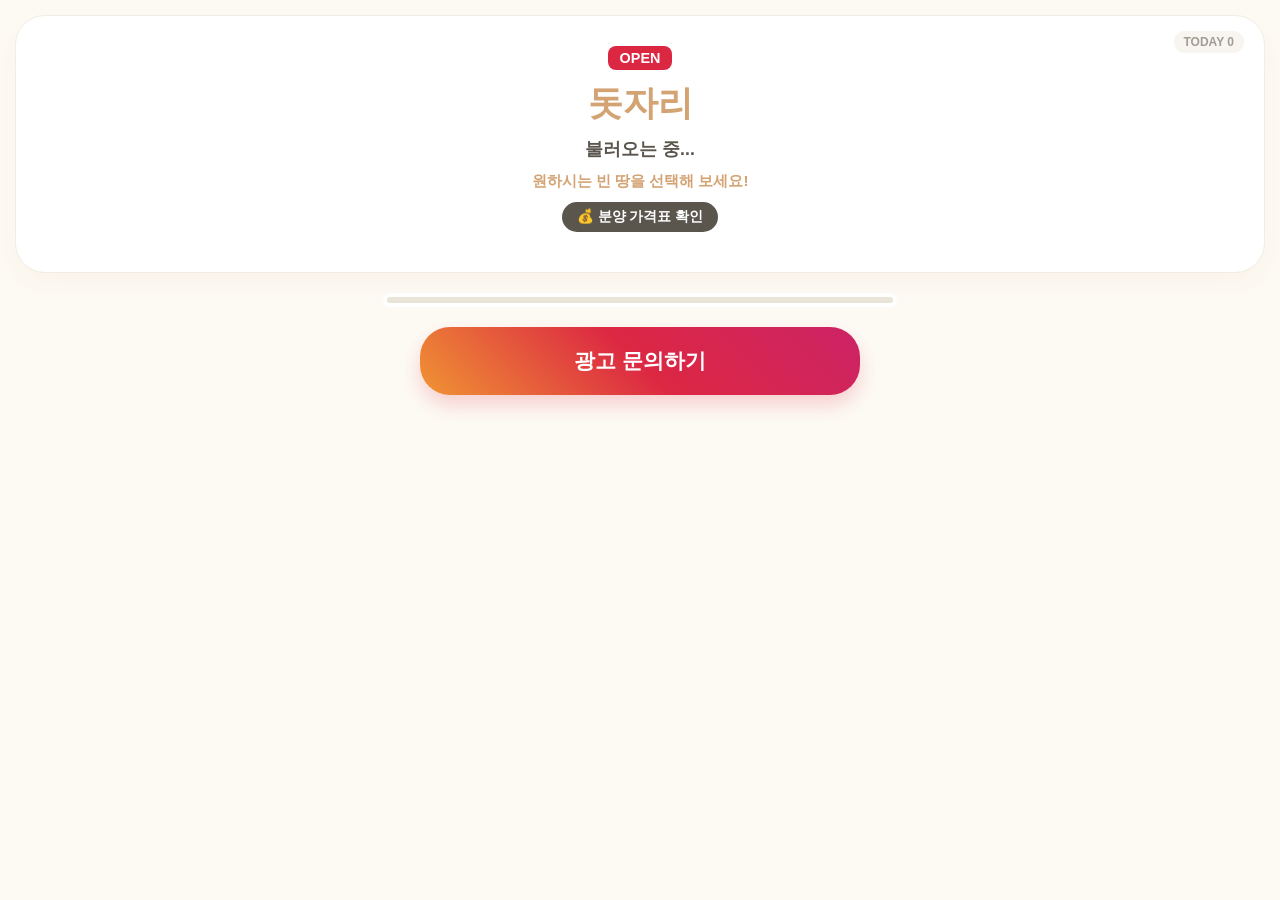
==== commit 008e38f0: "Update index.html" ====
--- a/index.html
+++ b/index.html
@@ -14,24 +14,27 @@
         @keyframes blink { 50% { opacity: 0.6; } }
         h1 { font-size: 2.2rem; margin: 0; color: #d4a373; font-weight: 900; }
         .sub-title { font-size: 1.1rem; color: #5a564e; margin: 10px 0; font-weight: 800; }
+        
+        /* 선택된 땅 안내 문구 스타일 */
+        #selection-info { font-size: 0.95rem; color: #d4a373; font-weight: bold; margin-bottom: 10px; min-height: 1.2rem; }
+        .price-open-btn { display: inline-block; background: #5a564e; color: white; padding: 6px 15px; border-radius: 20px; font-size: 0.85rem; font-weight: bold; cursor: pointer; border: none; margin-bottom: 10px; }
 
-        /* 가격표 확인 버튼 */
-        .price-open-btn { display: inline-block; background: #5a564e; color: white; padding: 6px 15px; border-radius: 20px; font-size: 0.85rem; font-weight: bold; cursor: pointer; margin-top: 5px; border: none; }
-        
         #grid-container { display: grid; grid-template-columns: repeat(10, 1fr); gap: 2px; background-color: #e9e5d9; border: 4px solid #fff; border-radius: 15px; width: 100%; max-width: 500px; margin: 0 auto; padding: 3px; }
         .cell { background-color: #fff; aspect-ratio: 1 / 1; border-radius: 2px; cursor: pointer; transition: 0.2s; position: relative; }
+        
+        /* 선택 시 노란색 칠하기 효과 */
+        .cell.selected { background-color: #FFEB3B !important; border: 2px solid #FBC02D; box-sizing: border-box; z-index: 10; transform: scale(1.1); }
         .cell.occupied { background-size: cover; background-position: center; }
         
         .dm-btn { display: block; width: 90%; max-width: 400px; margin: 20px auto; padding: 20px; font-size: 1.3rem; font-weight: 900; background: linear-gradient(45deg, #f09433, #dc2743, #cc2366); color: white; border-radius: 30px; text-decoration: none; box-shadow: 0 10px 20px rgba(220,39,67,0.2); }
         
-        /* 공통 모달 스타일 */
+        /* 모달 스타일 */
         .modal-overlay { display: none; position: fixed; top: 0; left: 0; width: 100%; height: 100%; background: rgba(0,0,0,0.95); z-index: 1000; justify-content: center; align-items: center; }
         .modal-content { width: 85%; max-width: 400px; text-align: center; }
         .modal-tag-bar { display: flex; justify-content: center; gap: 8px; margin-bottom: 15px; }
         .modal-tag { background: rgba(255,255,255,0.15); color: #fff; padding: 6px 12px; border-radius: 10px; font-size: 0.75rem; font-weight: bold; }
         #modal-img { width: 100%; border-radius: 20px; box-shadow: 0 20px 40px rgba(0,0,0,0.5); }
         
-        /* 가격 전용 팝업 스타일 */
         .price-card { background: #fff; border-radius: 25px; padding: 30px 20px; text-align: center; }
         .price-card h3 { color: #d4a373; margin-top: 0; font-weight: 900; }
         .price-row { display: flex; justify-content: space-between; padding: 15px 10px; border-bottom: 1px solid #f0ede5; font-size: 1rem; color: #5a564e; }
@@ -46,14 +49,16 @@
         <div id="view-badge" class="event-badge">OPEN</div>
         <h1 id="view-title">돗자리</h1>
         <div id="view-sub" class="sub-title">불러오는 중...</div>
-        <!-- 가격표 버튼 추가 -->
+        
+        <!-- 선택 정보 안내 레이블 -->
+        <div id="selection-info">원하시는 빈 땅을 선택해 보세요!</div>
         <button class="price-open-btn" onclick="openPriceModal()">💰 분양 가격표 확인</button>
     </div>
 
     <div id="grid-container"></div>
     <a href="#" id="event-link" target="_blank" class="dm-btn">광고 문의하기</a>
 
-    <!-- 1. 광고 상세 모달 -->
+    <!-- 광고 상세 모달 -->
     <div id="ad-modal" class="modal-overlay" onclick="closeAdModal()">
         <div class="modal-content" onclick="event.stopPropagation()">
             <div class="modal-tag-bar">
@@ -65,7 +70,7 @@
         </div>
     </div>
 
-    <!-- 2. 가격표 전용 모달 -->
+    <!-- 가격표 전용 모달 -->
     <div id="price-modal" class="modal-overlay" onclick="closePriceModal()">
         <div class="modal-content" onclick="event.stopPropagation()">
             <div class="price-card">
@@ -91,6 +96,7 @@
         firebase.initializeApp(firebaseConfig);
         const db = firebase.database();
         let timerInterval;
+        let selectedCell = null; // 현재 선택된 셀 추적
         const today = new Date().toISOString().slice(0, 10);
 
         function openPriceModal() { document.getElementById('price-modal').style.display = 'flex'; }
@@ -107,8 +113,6 @@
             document.getElementById('view-sub').innerText = textData.sub || "빈자리를 선점하세요!";
             document.getElementById('event-link').innerText = textData.btnText || "광고 문의하기";
             document.getElementById('event-link').href = textData.btnLink || "#";
-
-            // 가격표 데이터 세팅
             document.getElementById('p1-display').innerText = textData.p1 || "문의";
             document.getElementById('p2-display').innerText = textData.p2 || "문의";
             document.getElementById('p3-display').innerText = textData.p3 || "문의";
@@ -119,20 +123,24 @@
                 const cell = document.createElement('div');
                 cell.className = 'cell';
                 const ad = adData[i];
-                if (ad && ad.expiry > Date.now()) {
+                const isOccupied = ad && ad.expiry > Date.now();
+
+                if (isOccupied) {
                     cell.style.backgroundImage = `url('${ad.url}')`;
                     cell.classList.add('occupied');
                     cell.onclick = (e) => {
                         e.stopPropagation();
+                        // 광고가 있는 경우 기존 선택 해제
+                        if(selectedCell) selectedCell.classList.remove('selected');
+                        document.getElementById('selection-info').innerText = "원하시는 빈 땅을 선택해 보세요!";
+                        
                         document.getElementById('modal-img').src = ad.url;
                         document.getElementById('spot-num').innerText = `📍 ${i}번 자리`;
                         document.getElementById('ad-modal').style.display = 'flex';
-                        
                         db.ref('stats/ads/' + today + '/' + i).transaction(c => (c || 0) + 1);
                         db.ref('stats/ads/' + today + '/' + i).on('value', s => {
                             document.getElementById('click-count').innerText = `👀 조회 ${s.val() || 0}`;
                         });
-
                         clearInterval(timerInterval);
                         timerInterval = setInterval(() => {
                             const rem = ad.expiry - Date.now();
@@ -142,6 +150,14 @@
                             const m = String(Math.floor((rem % 3600000) / 60000)).padStart(2, '0');
                             document.getElementById('timer').innerText = `⏳ ${d}일 ${h}:${m} 남음`;
                         }, 1000);
+                    };
+                } else {
+                    // 빈 땅 클릭 시 노란색 효과
+                    cell.onclick = (e) => {
+                        if(selectedCell) selectedCell.classList.remove('selected');
+                        cell.classList.add('selected');
+                        selectedCell = cell;
+                        document.getElementById('selection-info').innerHTML = `현재 <span style="color:#dc2743;">[ ${i}번 ]</span> 자리를 선택하셨습니다.`;
                     };
                 }
                 grid.appendChild(cell);
